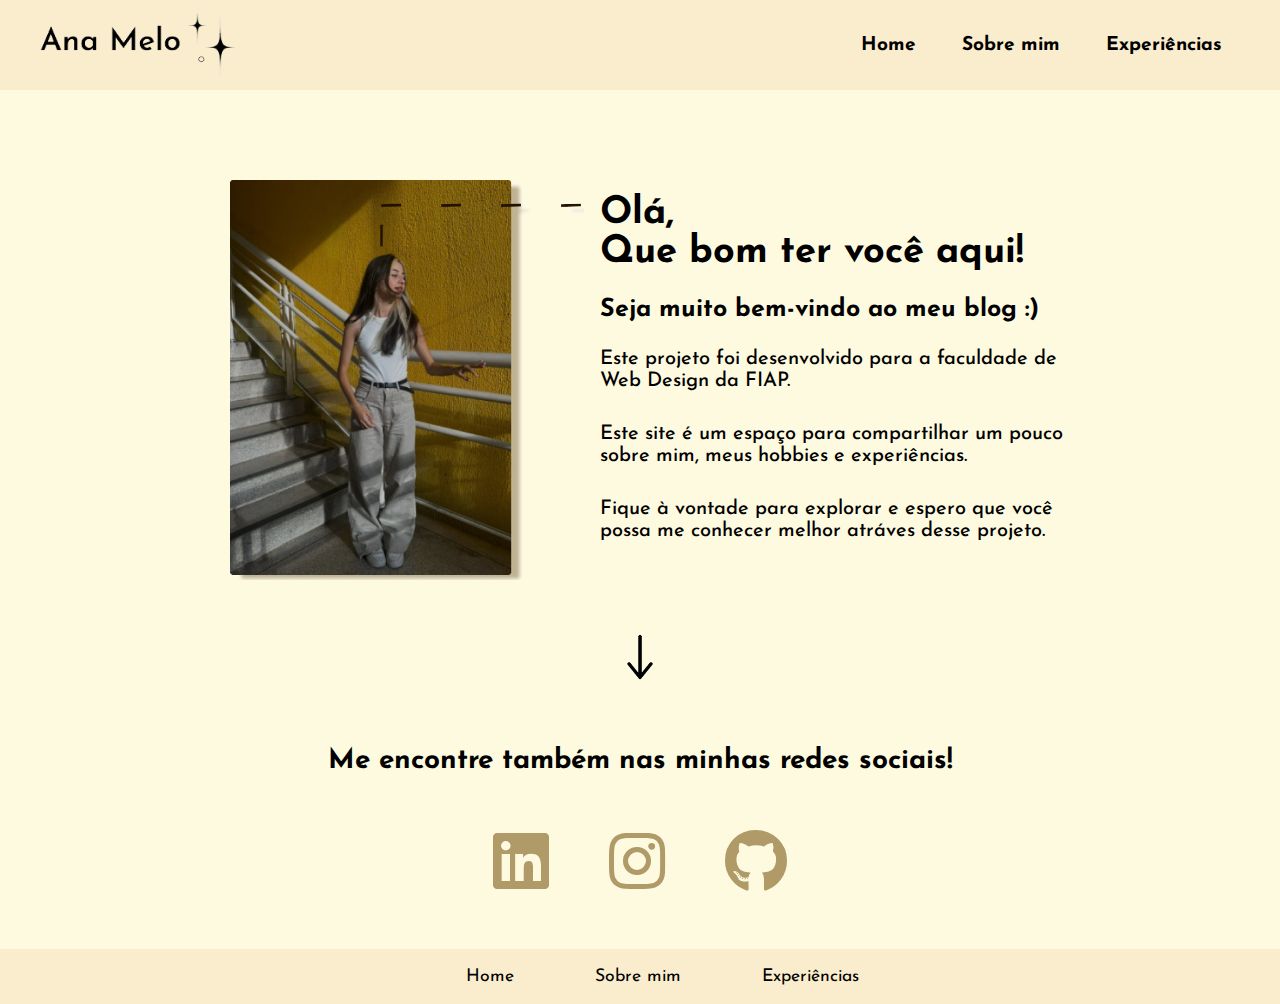
==== index.html @ d231f1f3 "commit inicial" ====
<!DOCTYPE html>
<html lang="pt-br">
<head>
    <meta charset="UTF-8">
    <meta name="viewport" content="width=device-width, initial-scale=1.0">
    <title>Ana Melo</title>
    <link rel="stylesheet" href="css/global.css">
    <link rel="stylesheet" href="css/index.css">
    <link rel="shortcut icon" type="images" href="images/stars.png">
    <link rel="preconnect" href="https://fonts.googleapis.com">
    <link rel="preconnect" href="https://fonts.gstatic.com" crossorigin>
    <link href="https://fonts.googleapis.com/css2?family=Josefin+Sans:ital,wght@0,100..700;1,100..700&display=swap" rel="stylesheet">
    <link rel="stylesheet" href="https://cdnjs.cloudflare.com/ajax/libs/font-awesome/5.15.4/css/all.min.css">
</head>

<body>
    <header class='header'>
        <nav>
            <img src="images/header.name.png" alt="logo">
                <ul>
                    <li><a href="#">Home</a></li>
                    <li><a href="/view/sobremim.html">Sobre mim</a></li>
                    <li><a href="/view/experiencia.html">Experiências</a></li>
                </ul>
            </nav>
        </header>

    <main>
        <section class="main-section">
            <div class="eu">
                <img src="images/me.png" alt="ana clara/foto">
            </div>

            <div class="title">
                <h1>Olá,<br>Que bom ter você aqui!</h1>
            </div>

            <div class="subtitle">
                <h2>Seja muito bem-vindo ao meu blog :)</h2>
            </div>

            <div class="text">
            <h3>Este projeto foi desenvolvido para a faculdade de<br> Web Design da FIAP.<br></h3>
                
            <h4>Este site é um espaço para compartilhar um pouco<br> sobre mim, meus hobbies e experiências.<br></h4>
                
            <h5>Fique à vontade para explorar e espero que você <br>possa me conhecer melhor atráves desse projeto.</h5>
            </div>

            <div class="redes">
                <img src="images/seta-para-baixo.png" alt="seta apontando para baixo">
            <div>
                <p>Me encontre também nas minhas redes sociais!</p>
            </div>
            <div>
                <a href="https://www.linkedin.com/in/anaclaramel0/" target="_blank">
                    <i class="fab fa-linkedin" style="line-height: 1;"></i>
                </a>
                <a href="https://www.instagram.com/ana__m3lo/" target="_blank">
                    <i class="fab fa-instagram" style="line-height: 1;"></i>
                </a>
                <a href="https://github.com/anam3lo" target="_blank">
                    <i class="fab fa-github" style="line-height: 1;"></i>
                </a>
            </div>
            </div>
            

        </section>
        
        <footer>
            <nav>
                <ul>
                    <li><a href="#">Home</a></li>
                    <li><a href="/view/sobremim.html">Sobre mim</a></li>
                    <li><a href="view/experiencia.html">Experiências</a></li>
                </ul>
        </footer>
    </main>
        
</body>
</html>
---- css/global.css ----
* {
    margin: 0%;
    padding: 0;
    box-sizing: border-box;
    font-family: "Josefin Sans";
}

:root {
    --background:#FEFAE0;
    --header: #FAEDCD;
    --letter: #000000;
    --hover: #816E41;
    --icons: #af9a68;
    --line: #C0B394;
    --destaque: #9A7653;
}

::-webkit-scrollbar {
    width: 6px;
    height: 4px;
}

::-webkit-scrollbar-thumb {
    background-color: #e4d1a6; 
    border-radius: 4px; 
}

::-webkit-scrollbar-track {
    background-color: #fff; 
}
---- css/index.css ----
body {
    background-color: var(--background);
    width: 100%;
    height: 100vh;
    display: flex;
    flex-direction: column;
}

header {
    width: 100%;
    height: 90px;
    display: flex;
    align-items: center;
    justify-content: center;
    background: var(--header);
    position: fixed;
    top: 0;
    left: 0;
    z-index: 1;
}

header nav {
    width: 100%;
    height: 90px;
    margin: 0 auto;
    padding: 0 40px;
    display: flex;
    align-items: center;
    justify-content: space-between;
}

header nav img{
    height: 70px;
    display: flex;
    justify-content: center;
    align-items: center;
    position: relative;
}

header ul {
    display: flex;
    gap: 10px;
}

header ul li {
    width: 100%;
    height: 100px;
    display: flex;
    justify-content: space-between;
    color: var(--letter);
    list-style-type: none;
}

header ul li a:link,
header ul li a:visited {
    display: flex;
    justify-content: center;
    font-size: 1.2rem;
    font-weight: bold;
    text-decoration: none;
    color: var(--letter);
    transition: 0.5s;
    text-align: center;
    display: flex;
    align-items: center;
    padding: 18px;
    white-space: nowrap;
}

header ul li a:hover{
    color: var(--hover);
}

main {
    height: 100vh;
    width: 100%;
    position: relative;
}

main .main-section .eu img{ 
    height: 400px;
    margin-left: 230px;
    margin-top: 180px;
    z-index: 1;
}

.title h1{ 
    margin-top: -390px;
    margin-left: 600px;
    height: 100%;
    width: 450px;
    font-size: 38px;
    font-weight:bold;
}

main .main-section h2{
    margin-top: 30px;
    margin-left: 600px;
    height: 100%;
    width: 450px;
    font-size: 25px;
    font-weight:bold;
    line-height: 1rem;
}

main .main-section h3{
    margin-top: 30px;
    margin-left: 600px;
    font-size: 20px;
    font-weight:500;
    line-height: 1.4rem;
    height: 100%;
    width: 470px;
}

main .main-section h4{
    margin-top: 30px;
    margin-left: 600px;
    font-size: 20px;
    font-weight:500;
    line-height: 1.4rem;
    height: 100%;
    width: 480px;
}

main .main-section h5{
    margin-top: 30px;
    margin-left: 600px;
    margin-bottom: 30px;
    font-size: 20px;
    font-weight:500;
    line-height: 1.4rem;
    height: 100%;
    width: 480px;
}

.redes {
    display: flex;
    justify-content: center;
    align-items: center;
    flex-direction: column;
    margin-bottom: 40px;
}

.redes img{
    display: flex;
    justify-content: center;
    align-items: center;
    margin-top: 50px;
    margin-left: 0px;
    height: 70px;
}

.redes p{
    margin-top: 55px;
    font-size: 28px;
    font-weight: bold;
    margin-bottom: 34px;
    display: flex;
    justify-content: center;
    align-items: center;
    flex-direction: column;
}

.redes div{
    display: flex;
    justify-content: center;
    align-items: center;
}

.redes a {
    margin: 0 10px;
    justify-content: center;
    align-items: center;
    flex-direction: column;
    text-decoration: none;
}

.fab.fa-linkedin,
.fab.fa-instagram,
.fab.fa-github {
    color: var(--icons); 
    font-size: 4rem; 
    padding: 20px;
    cursor: pointer;
    height: 100px;
    transition: transform 0.3s;
}

.fab.fa-linkedin {
    color: var(--icons); 
    font-size: 4rem; 
    padding: 20px;
    cursor: pointer;
}

.fab.fa-instagram {
    color: var(--icons); 
    font-size: 4rem; 
    padding: 20px;
    cursor: pointer;
}

.fab.fa-github {
    color: var(--icons); 
    font-size: 4rem; 
    padding: 20px;
    cursor: pointer;
}


.fab.fa-linkedin:hover,
.fab.fa-instagram:hover,
.fab.fa-github:hover {
    transform: scale(1.1);
}

footer {
    background-color: var(--header);
    width: 100%;
    height: 55px;
    margin: auto;
    bottom: 0;
    display: flex;
    text-align: center;
    justify-content: center;
}

footer nav {
    display: flex;
    align-items: center;
    justify-content: space-between;
}

footer ul {
    display: flex;
    justify-content: center;
    align-items: center;
}

footer ul li {
    display: flex;
    justify-content: space-between;
    color: var(--letter);
    list-style-type: none;
    align-items: center;
}

footer ul li a:link,
footer ul li a:visited {
    display: flex;
    justify-content: center;
    font-size: 1.1rem;
    font-weight: 400;
    text-decoration: none;
    color: var(--letter);
    transition: 0.5s;
    text-align: center;
    display: flex;
    align-items: center;
    padding: 18px;
    white-space: nowrap;
    margin-left: 45px;
}

footer ul li a:hover{
    color: var(--hover);
}

footer a{
    text-decoration: none;
}
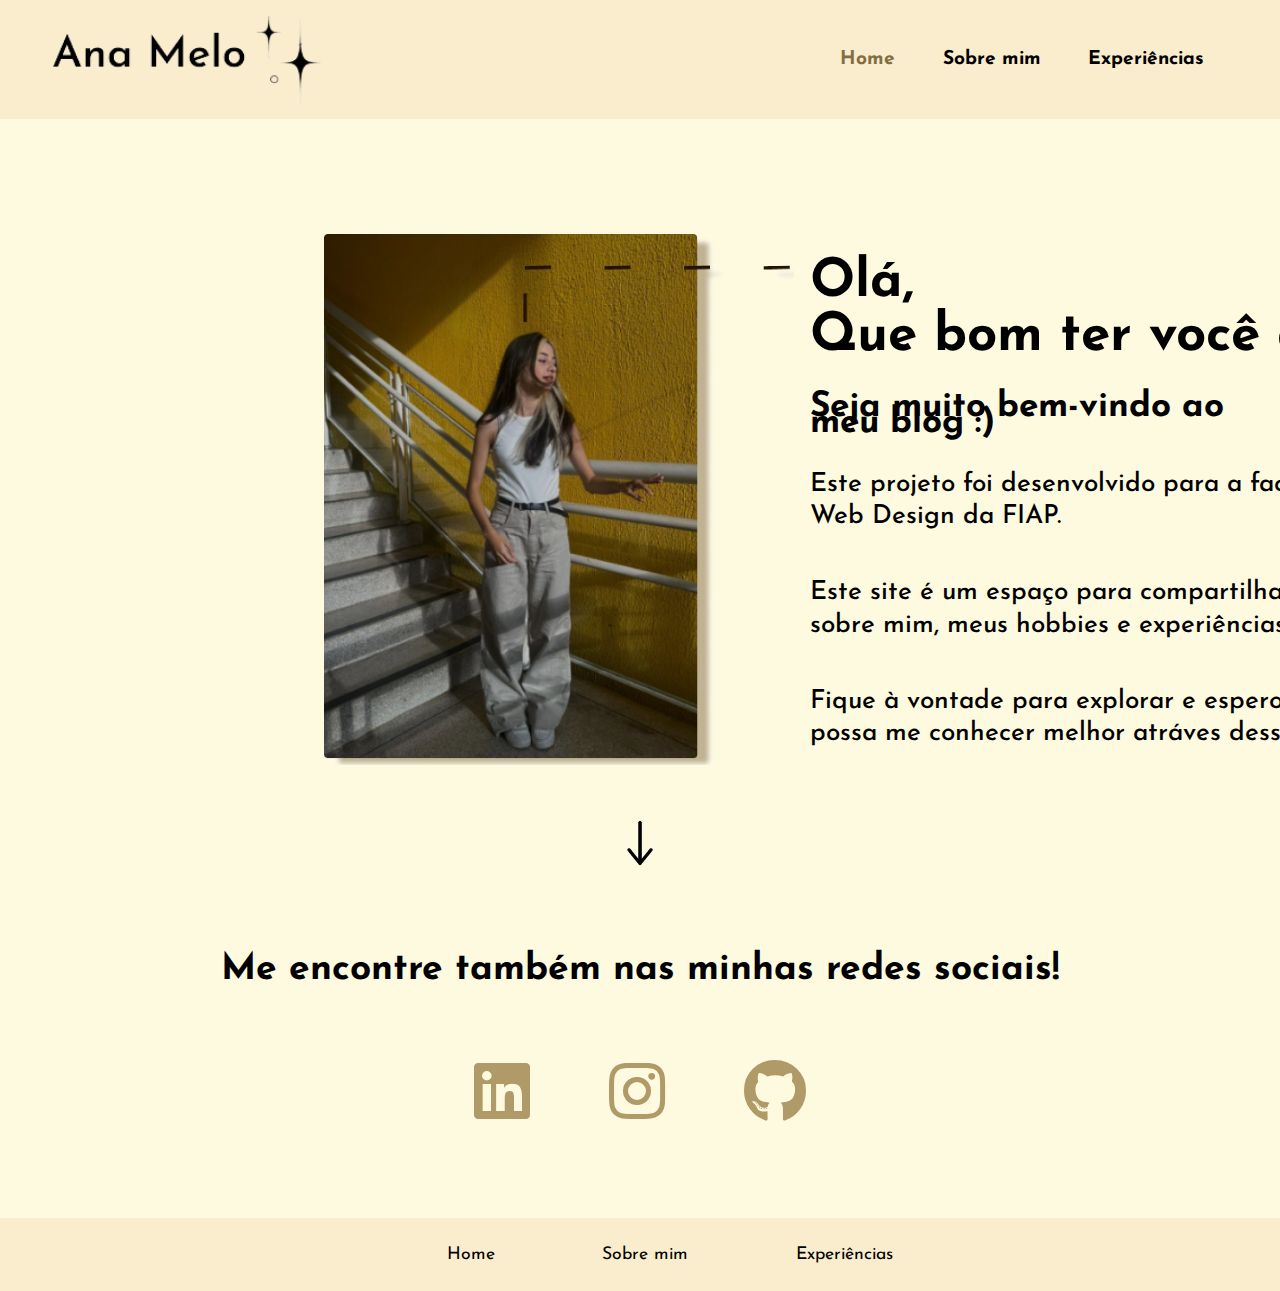
==== commit 6011ebaf: "acessibilidade_first-commit" ====
--- a/index.html
+++ b/index.html
@@ -18,7 +18,7 @@
         <nav>
             <img src="images/header.name.png" alt="logo">
                 <ul>
-                    <li><a href="#">Home</a></li>
+                    <li><a href="#" class="selected">Home</a></li>
                     <li><a href="/view/sobremim.html">Sobre mim</a></li>
                     <li><a href="/view/experiencia.html">Experiências</a></li>
                 </ul>
@@ -40,19 +40,17 @@
             </div>
 
             <div class="text">
-            <h3>Este projeto foi desenvolvido para a faculdade de<br> Web Design da FIAP.<br></h3>
-                
-            <h4>Este site é um espaço para compartilhar um pouco<br> sobre mim, meus hobbies e experiências.<br></h4>
-                
-            <h5>Fique à vontade para explorar e espero que você <br>possa me conhecer melhor atráves desse projeto.</h5>
+                <h3>Este projeto foi desenvolvido para a faculdade de<br> Web Design da FIAP.<br></h3>     
+                <h4>Este site é um espaço para compartilhar um pouco<br> sobre mim, meus hobbies e experiências.<br></h4>
+                <h5>Fique à vontade para explorar e espero que você <br>possa me conhecer melhor atráves desse projeto.</h5>
             </div>
 
             <div class="redes">
                 <img src="images/seta-para-baixo.png" alt="seta apontando para baixo">
-            <div>
-                <p>Me encontre também nas minhas redes sociais!</p>
-            </div>
-            <div>
+                    <div>
+                        <p>Me encontre também nas minhas redes sociais!</p>
+                    </div>
+                <div>
                 <a href="https://www.linkedin.com/in/anaclaramel0/" target="_blank">
                     <i class="fab fa-linkedin" style="line-height: 1;"></i>
                 </a>
@@ -64,8 +62,6 @@
                 </a>
             </div>
             </div>
-            
-
         </section>
         
         <footer>
--- a/css/global.css
+++ b/css/global.css
@@ -25,6 +25,10 @@
     border-radius: 4px; 
 }
 
+::-webkit-scrollbar-thumb:hover {
+    background-color: #cab889;
+}
+
 ::-webkit-scrollbar-track {
     background-color: #fff; 
 }
--- a/css/index.css
+++ b/css/index.css
@@ -1,14 +1,21 @@
 body {
     background-color: var(--background);
-    width: 100%;
+    width: 100vw;
     height: 100vh;
     display: flex;
     flex-direction: column;
+    margin: 0;
+    padding: 0;
+}
+
+img{
+    max-width: 100%;
+    height: auto;
 }
 
 header {
     width: 100%;
-    height: 90px;
+    height: 13.25vh;
     display: flex;
     align-items: center;
     justify-content: center;
@@ -23,14 +30,14 @@
     width: 100%;
     height: 90px;
     margin: 0 auto;
-    padding: 0 40px;
+    padding: 0 5.75vh;
     display: flex;
     align-items: center;
     justify-content: space-between;
 }
 
 header nav img{
-    height: 70px;
+    height: 10.75vh;
     display: flex;
     justify-content: center;
     align-items: center;
@@ -39,7 +46,6 @@
 
 header ul {
     display: flex;
-    gap: 10px;
 }
 
 header ul li {
@@ -63,7 +69,7 @@
     text-align: center;
     display: flex;
     align-items: center;
-    padding: 18px;
+    padding: 2.65vh;
     white-space: nowrap;
 }
 
@@ -71,6 +77,11 @@
     color: var(--hover);
 }
 
+header ul li a.selected,
+header ul li a:hover{
+    color: var(--hover);
+}
+
 main {
     height: 100vh;
     width: 100%;
@@ -78,60 +89,40 @@
 }
 
 main .main-section .eu img{ 
-    height: 400px;
-    margin-left: 230px;
-    margin-top: 180px;
+    height: 59vh;
+    margin-left: 36vh;
+    margin-top: 26vh;
     z-index: 1;
 }
 
 .title h1{ 
-    margin-top: -390px;
-    margin-left: 600px;
+    margin-top: -57vh;
+    margin-left: 90vh;
+    height: 100%;
+    width: 66vh;
+    font-size: 5.90vh;
+    font-weight:bold;
+    line-height: 6vh;
+}
+
+main .main-section h2{
+    margin-top: 4.05vh;
+    margin-left: 90vh;
     height: 100%;
     width: 450px;
-    font-size: 38px;
-    font-weight:bold;
-}
-
-main .main-section h2{
-    margin-top: 30px;
-    margin-left: 600px;
-    height: 100%;
-    width: 450px;
-    font-size: 25px;
+    font-size: 3.90vh;
     font-weight:bold;
     line-height: 1rem;
 }
 
-main .main-section h3{
-    margin-top: 30px;
-    margin-left: 600px;
-    font-size: 20px;
+main .main-section h3,h4,h5{
+    margin-top: 4.05vh;
+    margin-left: 90vh;
+    font-size: 2.90vh;
     font-weight:500;
-    line-height: 1.4rem;
-    height: 100%;
-    width: 470px;
-}
-
-main .main-section h4{
-    margin-top: 30px;
-    margin-left: 600px;
-    font-size: 20px;
-    font-weight:500;
-    line-height: 1.4rem;
-    height: 100%;
-    width: 480px;
-}
-
-main .main-section h5{
-    margin-top: 30px;
-    margin-left: 600px;
-    margin-bottom: 30px;
-    font-size: 20px;
-    font-weight:500;
-    line-height: 1.4rem;
-    height: 100%;
-    width: 480px;
+    line-height: 3.60vh;
+    height: 8vh;
+    width: 72vh;
 }
 
 .redes {
@@ -139,7 +130,7 @@
     justify-content: center;
     align-items: center;
     flex-direction: column;
-    margin-bottom: 40px;
+    margin-bottom: 5.90vh;
 }
 
 .redes img{
@@ -152,10 +143,10 @@
 }
 
 .redes p{
-    margin-top: 55px;
-    font-size: 28px;
+    margin-top: 8.09vh;
+    font-size: 4.12vh;
     font-weight: bold;
-    margin-bottom: 34px;
+    margin-bottom: 5vh;
     display: flex;
     justify-content: center;
     align-items: center;
@@ -169,7 +160,7 @@
 }
 
 .redes a {
-    margin: 0 10px;
+    margin: 0 1.47vh;
     justify-content: center;
     align-items: center;
     flex-direction: column;
@@ -181,33 +172,11 @@
 .fab.fa-github {
     color: var(--icons); 
     font-size: 4rem; 
-    padding: 20px;
+    padding: 2.94vh;
     cursor: pointer;
-    height: 100px;
-    transition: transform 0.3s;
-}
-
-.fab.fa-linkedin {
-    color: var(--icons); 
-    font-size: 4rem; 
-    padding: 20px;
-    cursor: pointer;
-}
-
-.fab.fa-instagram {
-    color: var(--icons); 
-    font-size: 4rem; 
-    padding: 20px;
-    cursor: pointer;
-}
-
-.fab.fa-github {
-    color: var(--icons); 
-    font-size: 4rem; 
-    padding: 20px;
-    cursor: pointer;
-}
-
+    height: 14.71vh;
+    transition: 0.3s;
+}
 
 .fab.fa-linkedin:hover,
 .fab.fa-instagram:hover,
@@ -218,7 +187,7 @@
 footer {
     background-color: var(--header);
     width: 100%;
-    height: 55px;
+    height: 8.09vh;
     margin: auto;
     bottom: 0;
     display: flex;
@@ -258,9 +227,9 @@
     text-align: center;
     display: flex;
     align-items: center;
-    padding: 18px;
+    padding: 2.65vh;
     white-space: nowrap;
-    margin-left: 45px;
+    margin-left: 6.62vh;
 }
 
 footer ul li a:hover{
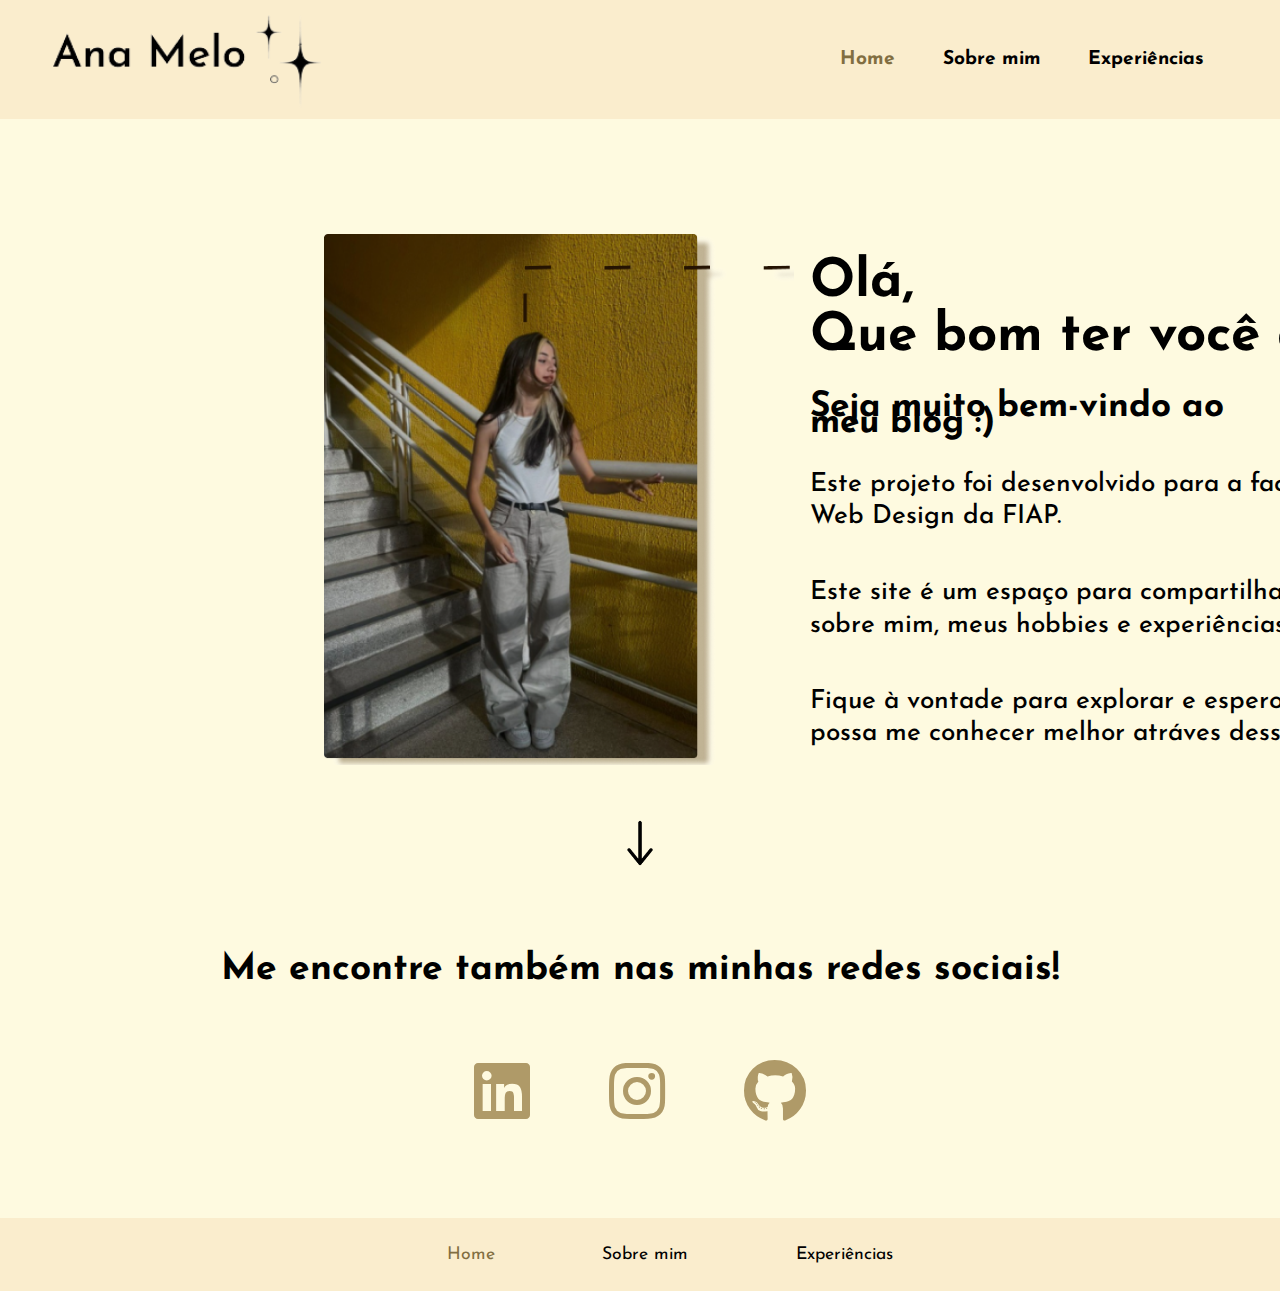
==== commit ae143b57: "ultimas alterações" ====
--- a/index.html
+++ b/index.html
@@ -67,7 +67,7 @@
         <footer>
             <nav>
                 <ul>
-                    <li><a href="#">Home</a></li>
+                    <li><a href="#" class="selected">Home</a></li>
                     <li><a href="/view/sobremim.html">Sobre mim</a></li>
                     <li><a href="view/experiencia.html">Experiências</a></li>
                 </ul>
--- a/css/global.css
+++ b/css/global.css
@@ -32,3 +32,5 @@
 ::-webkit-scrollbar-track {
     background-color: #fff; 
 }
+
+
--- a/css/index.css
+++ b/css/index.css
@@ -28,7 +28,7 @@
 
 header nav {
     width: 100%;
-    height: 90px;
+    height: 13.25vh;
     margin: 0 auto;
     padding: 0 5.75vh;
     display: flex;
@@ -236,6 +236,11 @@
     color: var(--hover);
 }
 
+footer ul li a.selected,
+footer ul li a:hover{
+    color: var(--hover);
+}
+
 footer a{
     text-decoration: none;
 }